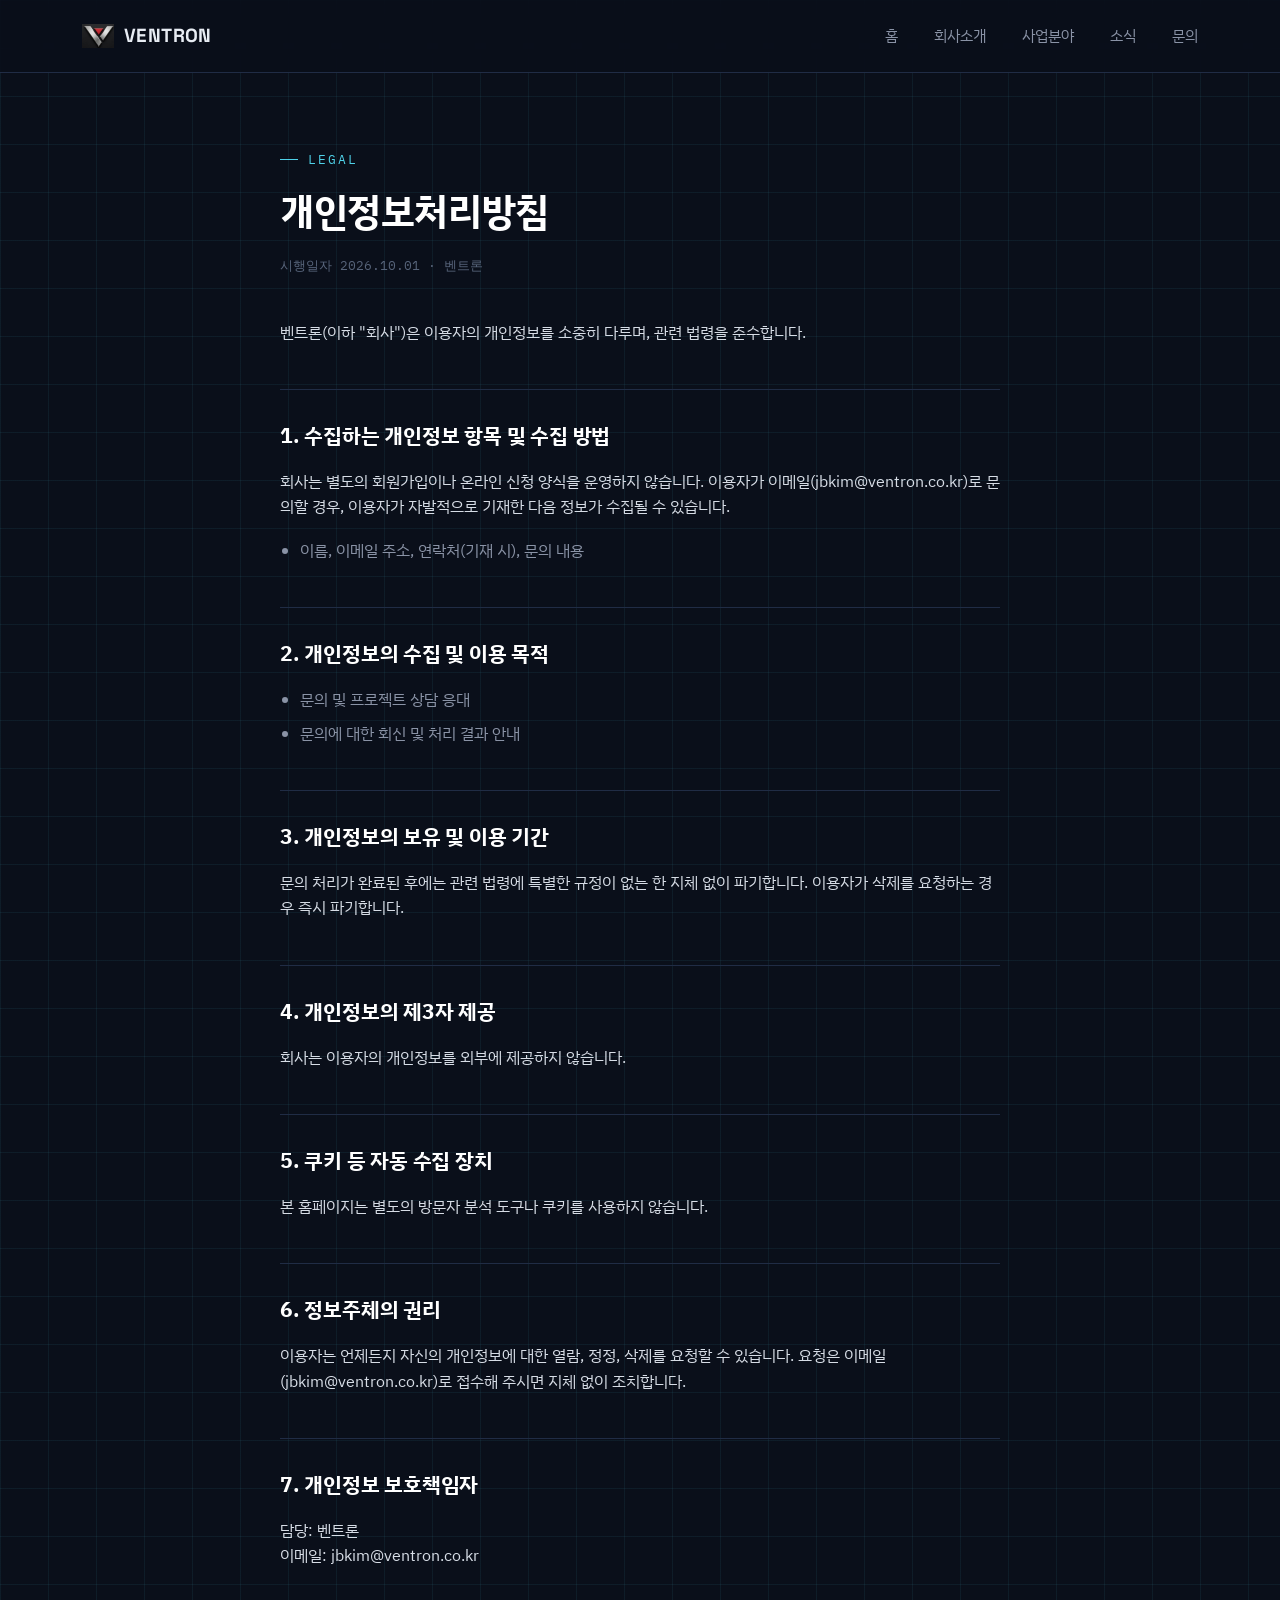
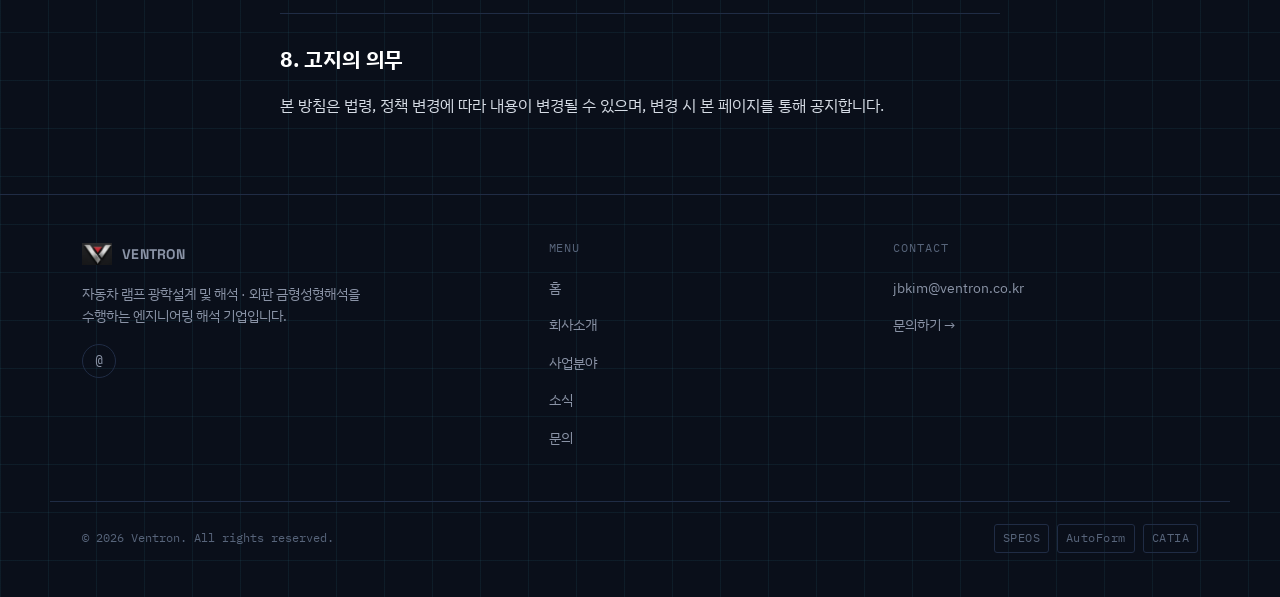
==== privacy/index.html @ 0a5244b5 "Add files via upload" ====
<!DOCTYPE html>
<html lang="ko">
<head>
<meta charset="UTF-8">
<meta name="viewport" content="width=device-width, initial-scale=1.0">
<title>개인정보처리방침 | 벤트론 Ventron</title>
<meta name="description" content="벤트론 개인정보처리방침">
<link rel="stylesheet" href="../style.css">
</head>
<body>

<header class="site">
  <div class="nav">
    <a href="../index.html" class="logo"><img src="../img/logo-icon.jpg" alt="Ventron 로고" class="mark-icon">VENTRON</a>
    <button class="navtoggle" aria-label="메뉴 열기" onclick="this.classList.toggle('open');document.querySelector('.navlinks').classList.toggle('open');document.body.classList.toggle('menu-lock');window.scrollTo(0,0)">
      <span></span><span></span><span></span>
    </button>
    <div class="navlinks">
      <a href="../index.html">홈</a>
      <a href="../about.html">회사소개</a>
      <a href="../business.html">사업분야</a>
      <a href="../insights.html">소식</a>
      <a href="../contact.html">문의</a>
    </div>
  </div>
</header>

<main>
  <div class="wrap" style="padding: 76px 0 0;">
    <div class="article">
      <span class="eyebrow">LEGAL</span>
      <h1>개인정보처리방침</h1>
      <p class="postmeta">시행일자 2026.10.01 · 벤트론</p>

      <div class="body">
        <p>벤트론(이하 "회사")은 이용자의 개인정보를 소중히 다루며, 관련 법령을 준수합니다.</p>

        <h2>1. 수집하는 개인정보 항목 및 수집 방법</h2>
        <p>회사는 별도의 회원가입이나 온라인 신청 양식을 운영하지 않습니다. 이용자가 이메일(jbkim@ventron.co.kr)로 문의할 경우, 이용자가 자발적으로 기재한 다음 정보가 수집될 수 있습니다.</p>
        <ul>
          <li>이름, 이메일 주소, 연락처(기재 시), 문의 내용</li>
        </ul>

        <h2>2. 개인정보의 수집 및 이용 목적</h2>
        <ul>
          <li>문의 및 프로젝트 상담 응대</li>
          <li>문의에 대한 회신 및 처리 결과 안내</li>
        </ul>

        <h2>3. 개인정보의 보유 및 이용 기간</h2>
        <p>문의 처리가 완료된 후에는 관련 법령에 특별한 규정이 없는 한 지체 없이 파기합니다. 이용자가 삭제를 요청하는 경우 즉시 파기합니다.</p>

        <h2>4. 개인정보의 제3자 제공</h2>
        <p>회사는 이용자의 개인정보를 외부에 제공하지 않습니다.</p>

        <h2>5. 쿠키 등 자동 수집 장치</h2>
        <p>본 홈페이지는 별도의 방문자 분석 도구나 쿠키를 사용하지 않습니다.</p>

        <h2>6. 정보주체의 권리</h2>
        <p>이용자는 언제든지 자신의 개인정보에 대한 열람, 정정, 삭제를 요청할 수 있습니다. 요청은 이메일(jbkim@ventron.co.kr)로 접수해 주시면 지체 없이 조치합니다.</p>

        <h2>7. 개인정보 보호책임자</h2>
        <p>담당: 벤트론<br>이메일: jbkim@ventron.co.kr</p>

        <h2>8. 고지의 의무</h2>
        <p>본 방침은 법령, 정책 변경에 따라 내용이 변경될 수 있으며, 변경 시 본 페이지를 통해 공지합니다.</p>
      </div>
    </div>
  </div>
</main>

<footer class="site" style="margin-top: 76px;">
  <div class="wrap footupper">
    <div class="footcol">
      <a href="../index.html" class="logo"><img src="../img/logo-icon.jpg" alt="Ventron 로고" class="mark-icon">VENTRON</a>
      <p class="brandline">자동차 램프 광학설계 및 해석 · 외판 금형성형해석을 수행하는 엔지니어링 해석 기업입니다.</p>
      <div class="footsocial" style="margin-top:16px;">
        <a href="mailto:jbkim@ventron.co.kr" aria-label="이메일">@</a>
      </div>
    </div>
    <div class="footcol">
      <span class="tag">MENU</span>
      <ul>
        <li><a href="../index.html">홈</a></li>
        <li><a href="../about.html">회사소개</a></li>
        <li><a href="../business.html">사업분야</a></li>
        <li><a href="../insights.html">소식</a></li>
        <li><a href="../contact.html">문의</a></li>
      </ul>
    </div>
    <div class="footcol">
      <span class="tag">CONTACT</span>
      <ul>
        <li><a href="mailto:jbkim@ventron.co.kr">jbkim@ventron.co.kr</a></li>
        <li><a href="../contact.html">문의하기 →</a></li>
      </ul>
    </div>
  </div>
  <div class="wrap footbottom">
    <span>© 2026 Ventron. All rights reserved.</span>
    <div class="toolbadges">
      <span>SPEOS</span><span>AutoForm</span><span>CATIA</span>
    </div>
  </div>
</footer>

<script src="../script.js" defer></script>

</body>
</html>
---- style.css ----
/* ==========================================================================
   VENTRON — Design tokens
   Palette: near-black blueprint navy, steel grays, amber (light/optics),
   cyan (forming/CAE, blueprint line color)
   Type: Space Grotesk (technical/EN accents) + IBM Plex Sans KR (body/KR)
          + IBM Plex Mono (labels, coordinates, data)
   ========================================================================== */

@import url('https://fonts.googleapis.com/css2?family=Space+Grotesk:wght@400;500;600;700&family=IBM+Plex+Sans+KR:wght@400;500;600;700&family=IBM+Plex+Mono:wght@400;500&display=swap');

:root{
  --bg: #0a0f1a;
  --bg-panel: #10182a;
  --bg-panel-2: #141f36;
  --grid-line: rgba(79, 209, 232, 0.07);
  --grid-line-strong: rgba(79, 209, 232, 0.16);
  --border: #202c45;
  --text: #e7ecf3;
  --text-dim: #8a93a6;
  --text-faint: #57647a;
  --accent-amber: #f2b84b;
  --accent-amber-dim: rgba(242, 184, 75, 0.16);
  --accent-cyan: #4fd1e8;
  --accent-cyan-dim: rgba(79, 209, 232, 0.14);

  --font-display: 'Space Grotesk', sans-serif;
  --font-body: 'IBM Plex Sans KR', sans-serif;
  --font-mono: 'IBM Plex Mono', monospace;

  --maxw: 1180px;
}

*, *::before, *::after{ box-sizing: border-box; }
html{ scroll-behavior: smooth; }

body{
  margin: 0;
  background: var(--bg);
  color: var(--text);
  font-family: var(--font-body);
  font-size: 16px;
  line-height: 1.65;
  -webkit-font-smoothing: antialiased;
  background-image:
    linear-gradient(var(--grid-line) 1px, transparent 1px),
    linear-gradient(90deg, var(--grid-line) 1px, transparent 1px);
  background-size: 48px 48px;
}

@media (prefers-reduced-motion: reduce){
  *{ animation-duration: 0.01ms !important; animation-iteration-count: 1 !important; transition-duration: 0.01ms !important; scroll-behavior: auto !important; }
}

a{ color: inherit; text-decoration: none; }
img{ max-width: 100%; display:block; }

h1, h2, h3{
  font-family: var(--font-body);
  font-weight: 700;
  letter-spacing: -0.01em;
  margin: 0;
  color: #fff;
}

.eyebrow{
  font-family: var(--font-mono);
  font-size: 12.5px;
  letter-spacing: 0.16em;
  text-transform: uppercase;
  color: var(--accent-cyan);
  display: flex;
  align-items: center;
  gap: 10px;
}
.eyebrow::before{
  content: '';
  width: 18px;
  height: 1px;
  background: var(--accent-cyan);
  display: inline-block;
}

.wrap{
  max-width: var(--maxw);
  margin: 0 auto;
  padding: 0 32px;
}

:focus-visible{
  outline: 2px solid var(--accent-cyan);
  outline-offset: 3px;
}

/* ---------- Header / Nav ---------- */
header.site{
  position: sticky;
  top: 0;
  z-index: 50;
  background: rgba(10, 15, 26, 0.86);
  backdrop-filter: blur(10px);
  border-bottom: 1px solid var(--border);
}
.nav{
  max-width: var(--maxw);
  margin: 0 auto;
  padding: 20px 32px;
  display: flex;
  align-items: center;
  justify-content: space-between;
}
.logo{
  font-family: var(--font-display);
  font-weight: 700;
  font-size: 19px;
  letter-spacing: 0.02em;
  display: flex;
  align-items: center;
  gap: 10px;
}
.logo img.mark-icon{
  height: 32px;
  width: 32px;
  object-fit: contain;
  border-radius: 3px;
}
.logo .mark{
  color: var(--accent-amber);
  font-family: var(--font-mono);
  font-size: 13px;
}
footer .logo img.mark-icon{ height: 30px; width: 30px; }
.navlinks{
  display: flex;
  gap: 36px;
  font-size: 14.5px;
  color: var(--text-dim);
}
.navlinks a{
  position: relative;
  padding: 4px 0;
  transition: color 0.2s ease;
}
.navlinks a:hover{ color: var(--text); }
.navlinks a.active{ color: var(--text); }
.navlinks a.active::after{
  content: '';
  position: absolute;
  left: 0; right: 0; bottom: -6px;
  height: 2px;
  background: var(--accent-amber);
}
.navtoggle{ display:none; }

/* transparent nav variant for full-bleed hero pages */
header.site.transparent{
  position: fixed;
  top: 0; left: 0; right: 0;
  background: transparent;
  border-bottom: 1px solid transparent;
  transition: background 0.3s ease, border-color 0.3s ease;
}
header.site.transparent.scrolled{
  background: rgba(10, 15, 26, 0.9);
  border-bottom: 1px solid var(--border);
}
header.site.transparent .logo,
header.site.transparent .navlinks a{
  text-shadow: 0 1px 12px rgba(0,0,0,0.5);
}

@media (max-width: 720px){
  .navlinks{
    position: fixed !important;
    inset: 0 !important;
    z-index: 99999 !important;
    background: #070c16 !important;
    flex-direction: column;
    align-items: center;
    justify-content: flex-start;
    gap: 0;
    padding: 110px 32px 40px;
    display: none;
    opacity: 0;
    overflow-y: auto;
    -webkit-overflow-scrolling: touch;
    transition: opacity 0.2s ease;
  }
  .navlinks.open{ display: flex !important; opacity: 1 !important; }
  .navlinks a{
    padding: 16px 0;
    border-bottom: 1px solid var(--border);
    width: 100%;
    max-width: 280px;
    text-align: center;
    font-size: 17px;
    color: var(--text);
    flex-shrink: 0;
  }
  .navlinks a:last-child{ border-bottom: none; }
  .navtoggle{
    display: flex;
    flex-direction: column;
    gap: 5px;
    background: none;
    border: none;
    cursor: pointer;
    padding: 6px;
    position: relative;
    z-index: 100000;
  }
  .navtoggle span{
    width: 22px; height: 2px; background: var(--text);
    transition: transform 0.2s ease, opacity 0.2s ease;
  }
  .navtoggle.open span:nth-child(1){ transform: translateY(7px) rotate(45deg); }
  .navtoggle.open span:nth-child(2){ opacity: 0; }
  .navtoggle.open span:nth-child(3){ transform: translateY(-7px) rotate(-45deg); }
}
body.menu-lock{ overflow: hidden; height: 100vh; }

/* ---------- Buttons ---------- */
.btn{
  display: inline-flex;
  align-items: center;
  gap: 10px;
  font-family: var(--font-mono);
  font-size: 13.5px;
  letter-spacing: 0.02em;
  padding: 13px 22px;
  border-radius: 3px;
  border: 1px solid var(--border);
  transition: border-color 0.2s ease, background 0.2s ease, transform 0.2s ease;
}
.btn-primary{
  background: var(--accent-amber);
  color: #171008;
  border-color: var(--accent-amber);
  font-weight: 500;
}
.btn-primary:hover{ transform: translateY(-1px); background: #ffc766; }
.btn-ghost{ color: var(--text); }
.btn-ghost:hover{ border-color: var(--accent-cyan); color: var(--accent-cyan); }
.btn-arrow{ transition: transform 0.2s ease; }
.btn:hover .btn-arrow{ transform: translateX(3px); }

/* ---------- Page header (non-home) ---------- */
.pagehead{
  padding: 76px 0 56px;
  border-bottom: 1px solid var(--border);
}
.pagehead h1{
  font-size: clamp(32px, 4.5vw, 46px);
  margin-top: 18px;
}
.pagehead p{
  color: var(--text-dim);
  max-width: 620px;
  margin-top: 16px;
  font-size: 16px;
}

section{ padding: 88px 0; }
section.tight{ padding: 56px 0; }
section + section{ border-top: 1px solid var(--border); }

/* ---------- Footer ---------- */
footer.site{
  border-top: 1px solid var(--border);
  padding: 44px 0;
  margin-top: 40px;
}
.footgrid{
  display: flex;
  justify-content: space-between;
  align-items: flex-start;
  flex-wrap: wrap;
  gap: 24px;
}
.footgrid > div:first-child{
  display: flex;
  flex-direction: column;
  gap: 14px;
}
.footgrid .logo{ font-size: 16px; }
.footmeta{
  font-family: var(--font-mono);
  font-size: 12.5px;
  color: var(--text-faint);
  text-align: right;
  line-height: 1.9;
}
.footmeta a:hover{ color: var(--accent-cyan); }

/* ---------- Utility ---------- */
.grid-2{ display: grid; grid-template-columns: 1fr 1fr; gap: 56px; }
.grid-3{ display: grid; grid-template-columns: repeat(3, 1fr); gap: 28px; }
@media (max-width: 860px){
  .grid-2{ grid-template-columns: 1fr; gap: 40px; }
  .grid-3{ grid-template-columns: 1fr; }
}

.card{
  background: var(--bg-panel);
  border: 1px solid var(--border);
  border-radius: 4px;
  padding: 32px;
}

.tag{
  font-family: var(--font-mono);
  font-size: 11.5px;
  letter-spacing: 0.08em;
  text-transform: uppercase;
  color: var(--text-faint);
}

/* ---------- Full-bleed hero (il.co.kr-style) ---------- */
.megahero{
  min-height: 100svh;
  display: flex;
  flex-direction: column;
  justify-content: center;
  position: relative;
  padding: 140px 0 100px;
  overflow: hidden;
}
.megahero::before{
  content: '';
  position: absolute;
  inset: 0;
  background:
    radial-gradient(ellipse 900px 500px at 78% 32%, rgba(79,209,232,0.10), transparent 60%),
    radial-gradient(ellipse 700px 500px at 12% 78%, rgba(242,184,75,0.07), transparent 60%);
  pointer-events: none;
}
.megahero .eyebrow{ margin-bottom: 26px; }
.megahero h1{
  font-size: clamp(40px, 7vw, 84px);
  line-height: 1.12;
  letter-spacing: -0.015em;
  max-width: 920px;
}
.megahero h1 em{ font-style: normal; color: var(--accent-cyan); }
.megahero p.sub{
  color: var(--text-dim);
  font-size: 18px;
  max-width: 520px;
  margin-top: 28px;
}
.megahero .ctas{ margin-top: 40px; display: flex; gap: 12px; flex-wrap: wrap; }
.scrollcue{
  position: absolute;
  bottom: 40px; left: 32px;
  display: flex;
  align-items: center;
  gap: 10px;
  font-family: var(--font-mono);
  font-size: 11px;
  color: var(--text-faint);
  letter-spacing: 0.1em;
}
.scrollcue .line{
  width: 1px; height: 34px;
  background: linear-gradient(var(--text-faint), transparent);
  animation: scrollLine 2s ease-in-out infinite;
}
@keyframes scrollLine{ 0%,100%{ opacity: 0.3; } 50%{ opacity: 1; } }

/* horizontal capability showcase */
.showcase{
  display: grid;
  grid-template-columns: repeat(4, 1fr);
  gap: 1px;
  background: var(--border);
  border-top: 1px solid var(--border);
  border-bottom: 1px solid var(--border);
}
@media (max-width: 900px){ .showcase{ grid-template-columns: repeat(2, 1fr); } }
@media (max-width: 560px){ .showcase{ grid-template-columns: 1fr; } }
.showcard{
  background: var(--bg);
  padding: 44px 30px;
  min-height: 220px;
  display: flex;
  flex-direction: column;
  justify-content: space-between;
  transition: background 0.25s ease;
}
.showcard:hover{ background: var(--bg-panel); }
.showcard .num{ font-family: var(--font-mono); font-size: 12px; color: var(--text-faint); }
.showcard h3{ font-size: 18px; margin-top: 40px; line-height: 1.4; }
.showcard p{ font-size: 13.5px; color: var(--text-dim); margin: 10px 0 0; }

/* mission statement band */
.statement{
  padding: 120px 0;
  text-align: center;
}
.statement .eyebrow{ justify-content: center; }
.statement h2{
  font-size: clamp(26px, 3.6vw, 40px);
  line-height: 1.6;
  max-width: 760px;
  margin: 24px auto 0;
}
.statement h2 strong{ color: var(--accent-amber); font-weight: 700; }

/* news strip (home) */
.newsstrip .postrow{ grid-template-columns: 110px 1fr auto; }

/* footer social row */
.footsocial{
  display: flex;
  gap: 12px;
  margin-top: 4px;
}
.footsocial a{
  width: 34px; height: 34px;
  border: 1px solid var(--border);
  border-radius: 50%;
  display: flex;
  align-items: center;
  justify-content: center;
  font-family: var(--font-mono);
  font-size: 12px;
  color: var(--text-dim);
  transition: border-color 0.2s ease, color 0.2s ease;
}
.footsocial a:hover{ border-color: var(--accent-cyan); color: var(--accent-cyan); }

/* ---------- Expanded footer ---------- */
.footupper{
  display: grid;
  grid-template-columns: 1.4fr 1fr 1fr;
  gap: 40px;
  padding-bottom: 40px;
}
@media (max-width: 720px){
  .footupper{ grid-template-columns: 1fr; gap: 32px; }
}
.footupper .brandline{ color: var(--text-dim); font-size: 13.5px; margin-top: 14px; max-width: 280px; }
.footcol .tag{ margin-bottom: 16px; display: block; }
.footcol ul{ list-style: none; margin: 0; padding: 0; }
.footcol li{ margin-bottom: 11px; }
.footcol a{
  color: var(--text-dim);
  font-size: 14px;
  transition: color 0.2s ease;
}
.footcol a:hover{ color: var(--accent-cyan); }
.footbottom{
  border-top: 1px solid var(--border);
  padding-top: 22px;
  display: flex;
  justify-content: space-between;
  align-items: center;
  flex-wrap: wrap;
  gap: 12px;
  font-family: var(--font-mono);
  font-size: 11.5px;
  color: var(--text-faint);
}
.footbottom .toolbadges{ display: flex; gap: 8px; flex-wrap: wrap; }
.footbottom .toolbadges span{
  border: 1px solid var(--border);
  border-radius: 3px;
  padding: 4px 8px;
  letter-spacing: 0.04em;
}

/* ---------- Scroll reveal ---------- */
.reveal{
  opacity: 0;
  transform: translateY(26px);
  transition: opacity 0.7s cubic-bezier(.2,.7,.2,1), transform 0.7s cubic-bezier(.2,.7,.2,1);
}
.reveal.visible{ opacity: 1; transform: none; }
@media (prefers-reduced-motion: reduce){
  .reveal{ opacity: 1; transform: none; transition: none; }
}

/* stagger helpers for grouped reveals */
.showcase .showcard:nth-child(1){ transition-delay: 0s; }
.showcase .showcard:nth-child(2){ transition-delay: 0.08s; }
.showcase .showcard:nth-child(3){ transition-delay: 0.16s; }
.showcase .showcard:nth-child(4){ transition-delay: 0.24s; }
.capslist .capitem:nth-child(1){ transition-delay: 0s; }
.capslist .capitem:nth-child(2){ transition-delay: 0.08s; }
.capslist .capitem:nth-child(3){ transition-delay: 0.16s; }
.capslist .capitem:nth-child(4){ transition-delay: 0.24s; }

/* ---------- Tech marquee ticker ---------- */
.marquee{
  border-top: 1px solid var(--border);
  border-bottom: 1px solid var(--border);
  overflow: hidden;
  padding: 18px 0;
  background: var(--bg-panel);
}
.marquee .track{
  display: flex;
  width: max-content;
  gap: 0;
  animation: marqueeScroll 26s linear infinite;
}
.marquee .track span{
  font-family: var(--font-mono);
  font-size: 12.5px;
  letter-spacing: 0.14em;
  color: var(--text-faint);
  white-space: nowrap;
  padding: 0 28px;
  display: flex;
  align-items: center;
  gap: 28px;
}
.marquee .track span::after{
  content: '◆';
  color: var(--accent-cyan);
  font-size: 8px;
}
@keyframes marqueeScroll{
  from{ transform: translateX(0); }
  to{ transform: translateX(-50%); }
}
@media (prefers-reduced-motion: reduce){
  .marquee .track{ animation: none; }
}

/* ---------- Process line (business page) ---------- */
.proc{ list-style: none; margin: 0; padding: 0; position: relative; }
.proc li{
  display: grid;
  grid-template-columns: 40px 1fr;
  gap: 18px;
  padding: 0 0 28px;
  position: relative;
}
.proc li:last-child{ padding-bottom: 0; }
.proc .step{
  font-family: var(--font-mono);
  font-size: 11px;
  color: var(--bg);
  background: var(--accent-cyan);
  width: 40px; height: 40px;
  border-radius: 50%;
  display: flex;
  align-items: center;
  justify-content: center;
  position: relative;
  z-index: 1;
  flex-shrink: 0;
}
.proc li:not(:last-child)::before{
  content: '';
  position: absolute;
  left: 19px; top: 40px;
  width: 1px;
  height: calc(100% - 40px);
  background: var(--border);
}
.proc .stepname{ color: var(--text); font-weight: 500; margin-bottom: 4px; padding-top: 8px; }
.proc .stepdesc{ color: var(--text-dim); font-size: 13.5px; }

/* ---------- Logo intro sequence (loader style) ---------- */
.introOverlay{
  position: fixed;
  inset: 0;
  z-index: 999;
  background: #060a12;
  display: flex;
  align-items: center;
  justify-content: center;
  cursor: pointer;
}
.introOverlay.introDone{
  animation: introOut 0.8s ease forwards;
}
.introOverlay .introLogoWrap{
  display: flex;
  flex-direction: column;
  align-items: center;
  width: min(70vw, 420px);
}
.introOverlay .introLogoWrap img{
  width: min(50vw, 260px);
  opacity: 0;
  animation: logoFadeIn 0.8s ease 0.1s forwards;
}
@keyframes logoFadeIn{ to{ opacity: 1; } }
.introOverlay .loaderRow{
  width: 100%;
  display: flex;
  align-items: center;
  gap: 14px;
  margin-top: 34px;
  opacity: 0;
  animation: logoFadeIn 0.6s ease 0.4s forwards;
}
.introOverlay .loaderBarTrack{
  flex: 1;
  height: 1px;
  background: var(--border);
  position: relative;
  overflow: hidden;
}
.introOverlay .loaderBarFill{
  position: absolute;
  left: 0; top: 0; bottom: 0;
  width: 0%;
  background: var(--accent-cyan);
  transition: width 0.1s linear;
}
.introOverlay .loaderPct{
  font-family: var(--font-mono);
  font-size: 12px;
  color: var(--text-faint);
  min-width: 34px;
  text-align: right;
}
.introOverlay .introTag{
  margin-top: 20px;
  text-align: center;
  font-family: var(--font-mono);
  font-size: 11px;
  letter-spacing: 0.25em;
  color: var(--text-faint);
  opacity: 0;
  animation: logoFadeIn 0.6s ease 0.6s forwards;
}
@keyframes introOut{
  to{ opacity: 0; visibility: hidden; pointer-events: none; }
}
body.intro-lock{ overflow: hidden; height: 100vh; }
@media (prefers-reduced-motion: reduce){
  .introOverlay img, .introOverlay .loaderRow, .introOverlay .introTag{ animation: none; opacity: 1; }
}

/* ---------- Insights / posts ---------- */
.postlist{
  display: flex;
  flex-direction: column;
  gap: 1px;
  background: var(--border);
  border: 1px solid var(--border);
  border-radius: 4px;
  overflow: hidden;
}
.postrow{
  background: var(--bg-panel);
  padding: 28px 32px;
  display: grid;
  grid-template-columns: 120px 1fr auto;
  gap: 24px;
  align-items: baseline;
  transition: background 0.2s ease;
}
.postrow:hover{ background: var(--bg-panel-2); }
.postrow .postdate{
  font-family: var(--font-mono);
  font-size: 12.5px;
  color: var(--text-faint);
}
.postrow .postmain h3{
  font-size: 17px;
  font-weight: 600;
  color: var(--text);
  margin-bottom: 6px;
}
.postrow .postmain p{
  font-size: 14px;
  color: var(--text-dim);
  margin: 0;
}
.postrow .postarrow{
  font-family: var(--font-mono);
  font-size: 13px;
  color: var(--accent-cyan);
  white-space: nowrap;
}
@media (max-width: 640px){
  .postrow{ grid-template-columns: 1fr; gap: 8px; }
  .postrow .postarrow{ display: none; }
}

/* article (single post) */
.article{
  max-width: 720px;
  margin: 0 auto;
}
.article .postmeta{
  font-family: var(--font-mono);
  font-size: 12.5px;
  color: var(--text-faint);
  margin-top: 18px;
}
.article h1{ font-size: clamp(28px, 4vw, 38px); line-height: 1.35; margin-top: 16px; }
.article .lead{ color: var(--text-dim); font-size: 16.5px; margin-top: 18px; }
.article .body{ margin-top: 44px; font-size: 15.5px; color: #d7dde6; }
.article .body h2{
  font-size: 21px;
  color: #fff;
  margin: 44px 0 16px;
  padding-top: 28px;
  border-top: 1px solid var(--border);
}
.article .body h2:first-child{ border-top: none; padding-top: 0; margin-top: 0; }
.article .body p{ margin: 0 0 18px; }
.article .body ul{ margin: 0 0 18px; padding-left: 20px; color: var(--text-dim); }
.article .body li{ margin-bottom: 8px; }
.article .body strong{ color: #fff; font-weight: 600; }
.article .backlink{
  display: inline-flex;
  align-items: center;
  gap: 8px;
  font-family: var(--font-mono);
  font-size: 13px;
  color: var(--text-dim);
  margin-bottom: 8px;
}
.article .backlink:hover{ color: var(--accent-cyan); }
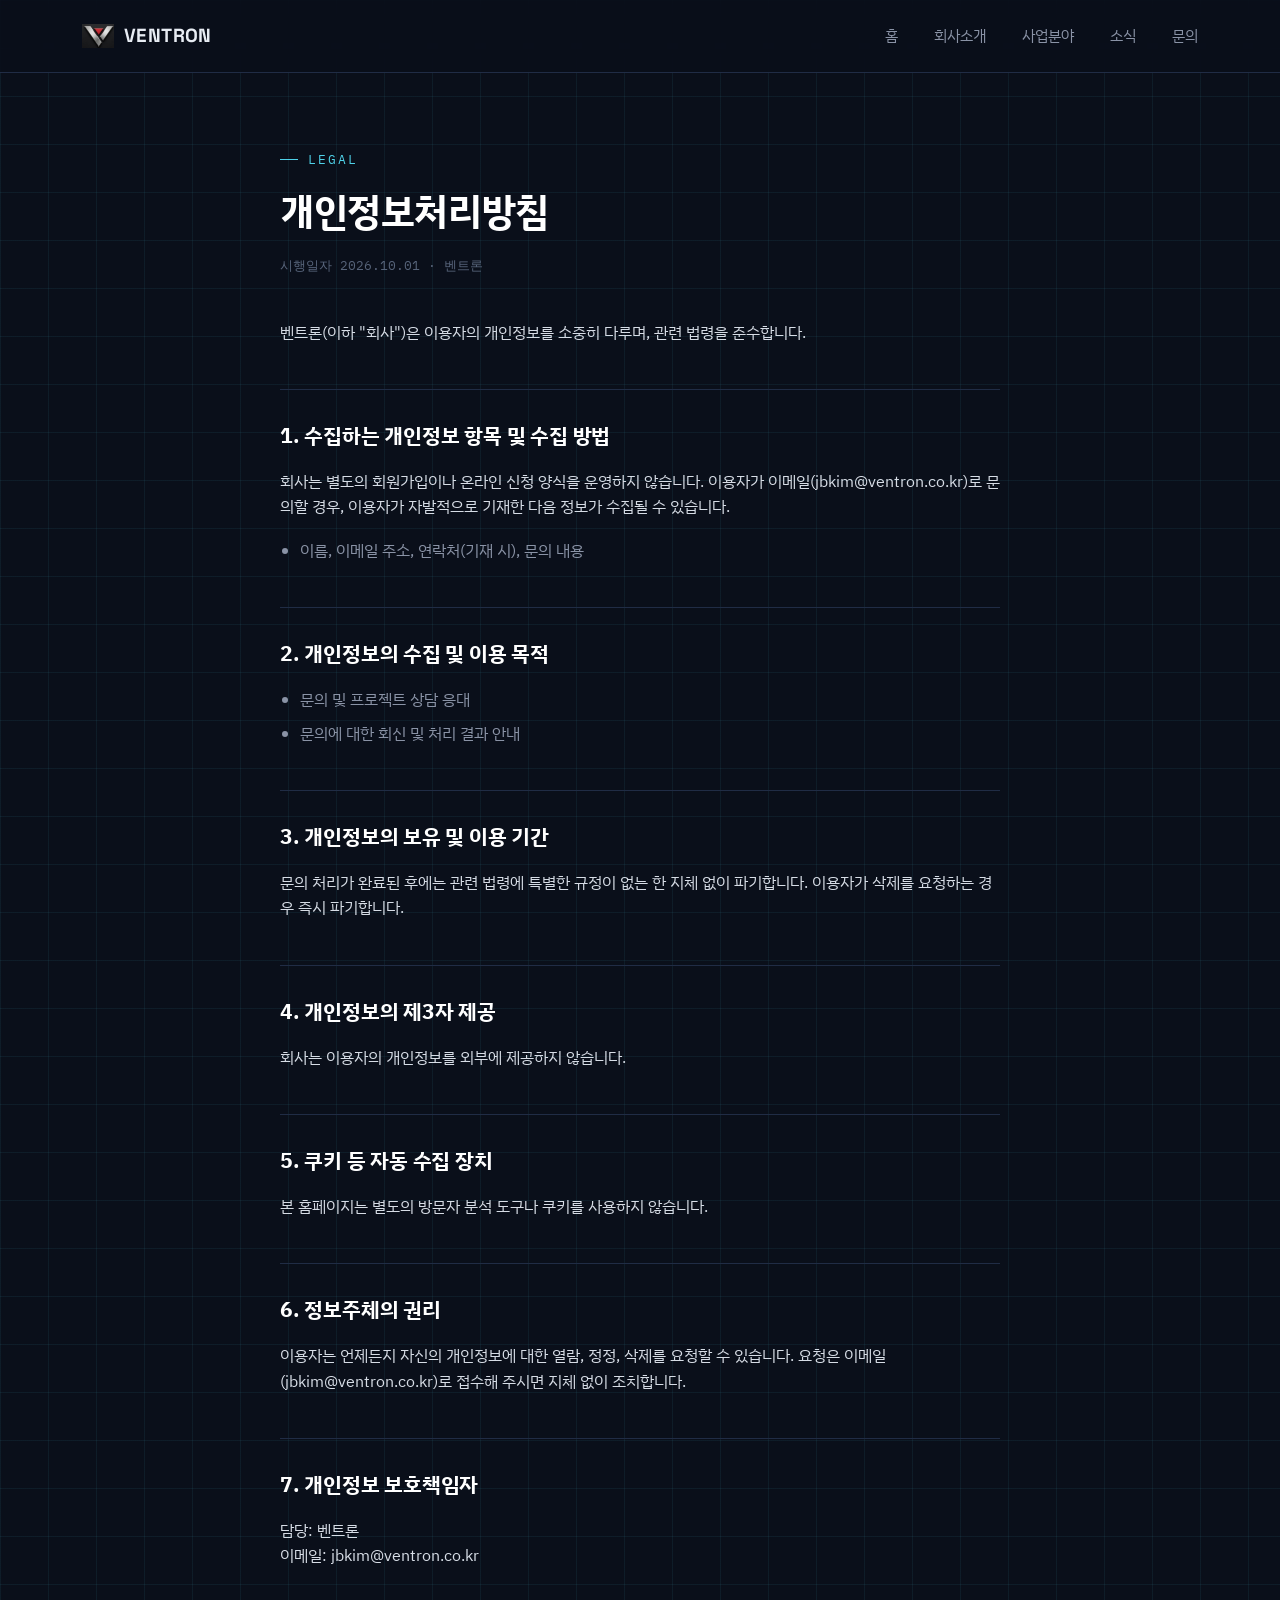
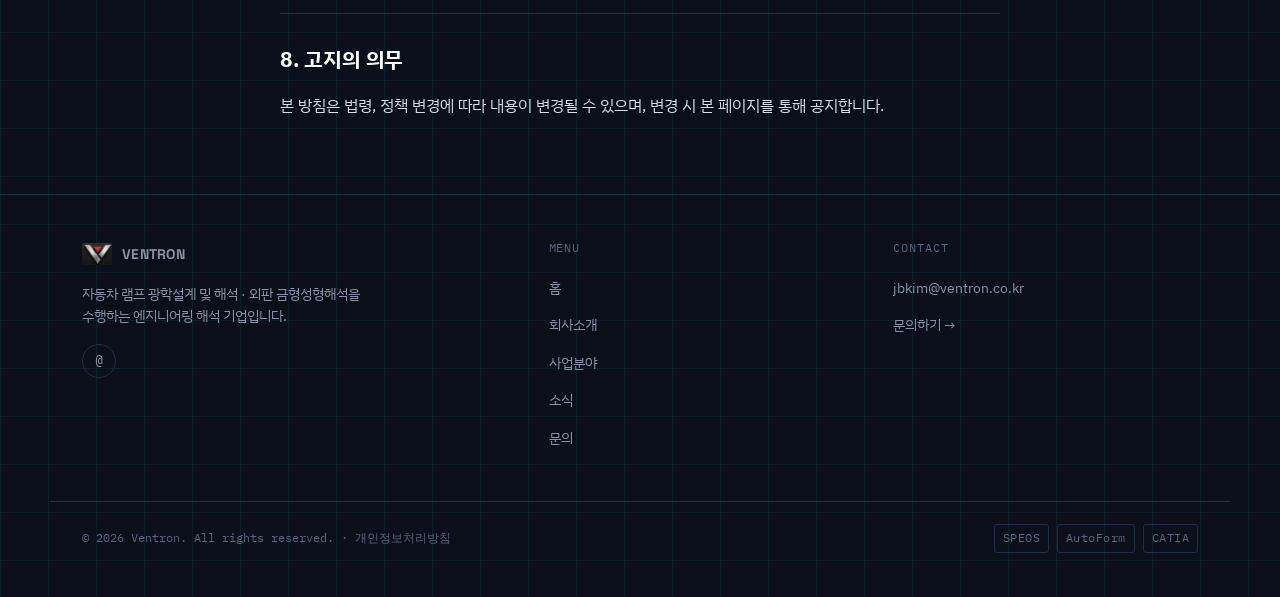
==== commit 05048f99: "Add files via upload" ====
--- a/privacy/index.html
+++ b/privacy/index.html
@@ -97,7 +97,7 @@
     </div>
   </div>
   <div class="wrap footbottom">
-    <span>© 2026 Ventron. All rights reserved.</span>
+    <span>© 2026 Ventron. All rights reserved. · <a href="index.html">개인정보처리방침</a></span>
     <div class="toolbadges">
       <span>SPEOS</span><span>AutoForm</span><span>CATIA</span>
     </div>
--- a/style.css
+++ b/style.css
@@ -460,6 +460,8 @@
   font-size: 11.5px;
   color: var(--text-faint);
 }
+.footbottom a{ color: var(--text-faint); transition: color 0.2s ease; }
+.footbottom a:hover{ color: var(--accent-cyan); }
 .footbottom .toolbadges{ display: flex; gap: 8px; flex-wrap: wrap; }
 .footbottom .toolbadges span{
   border: 1px solid var(--border);
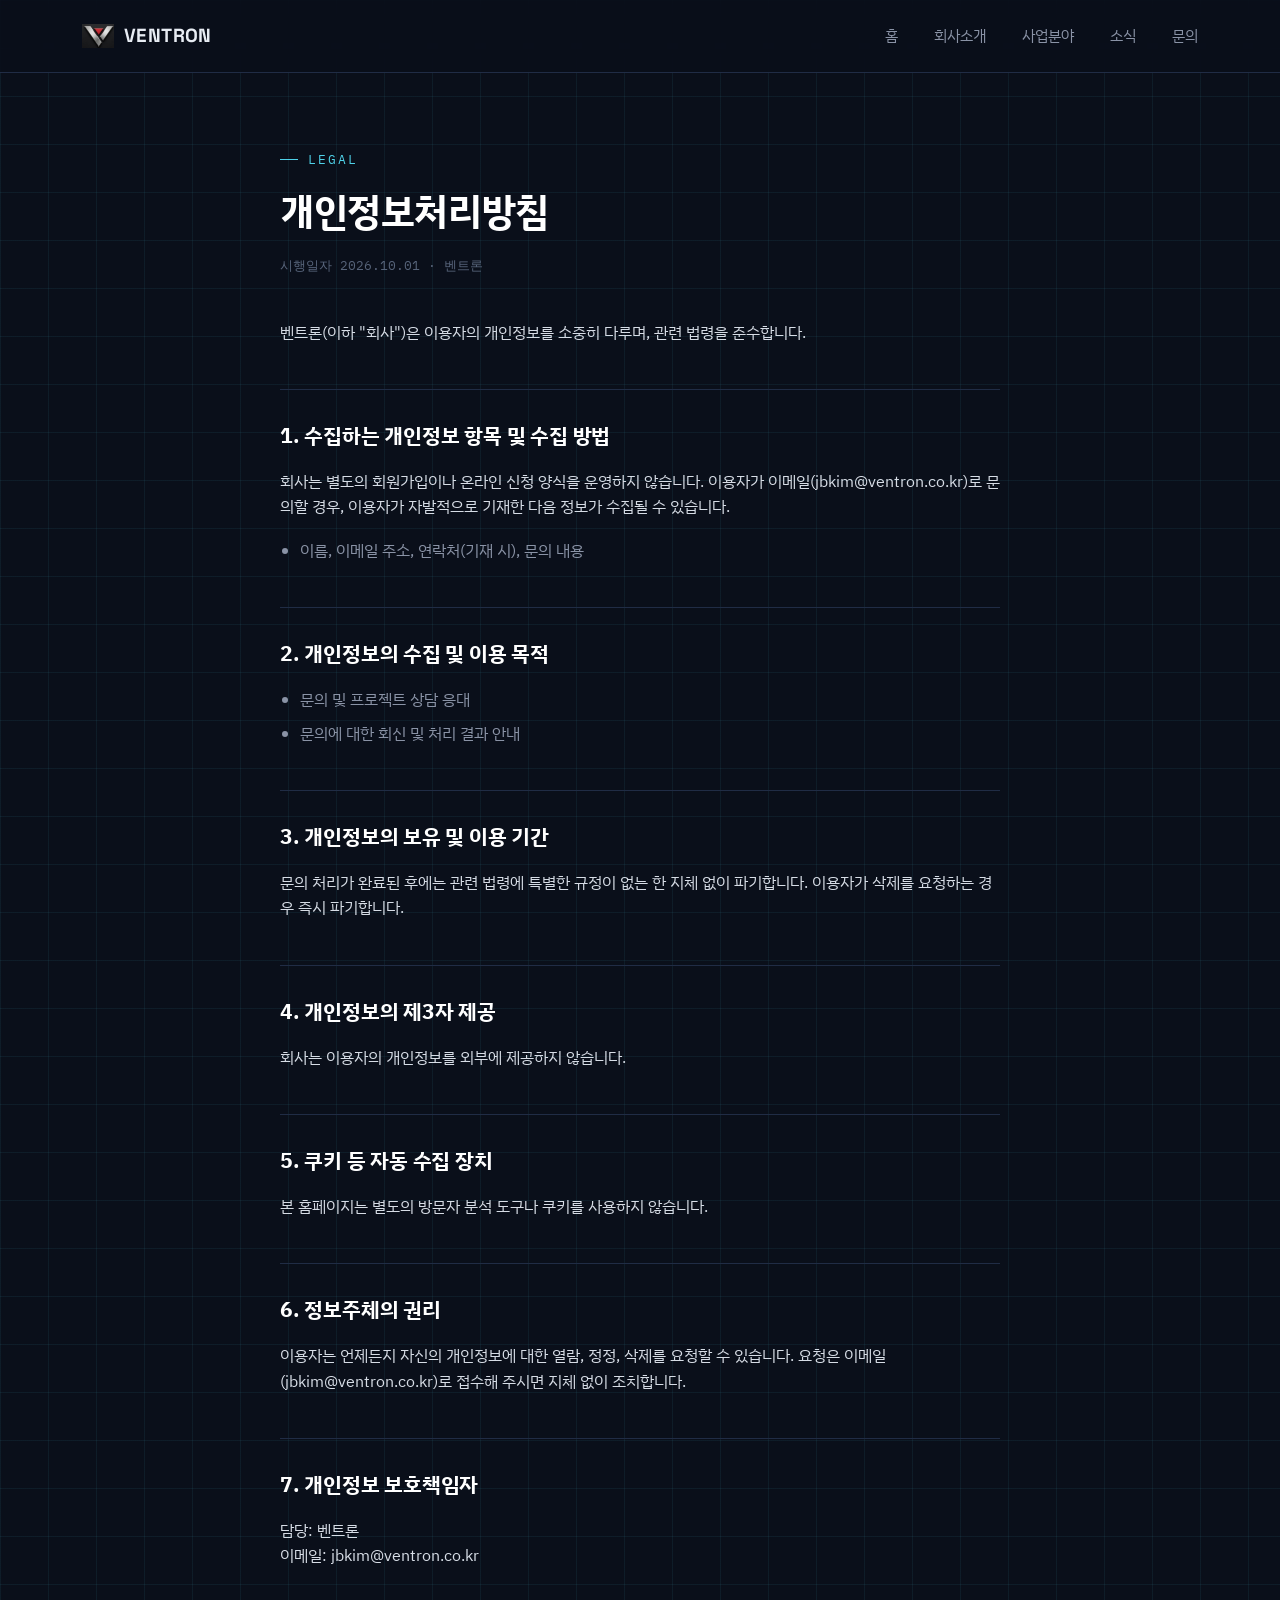
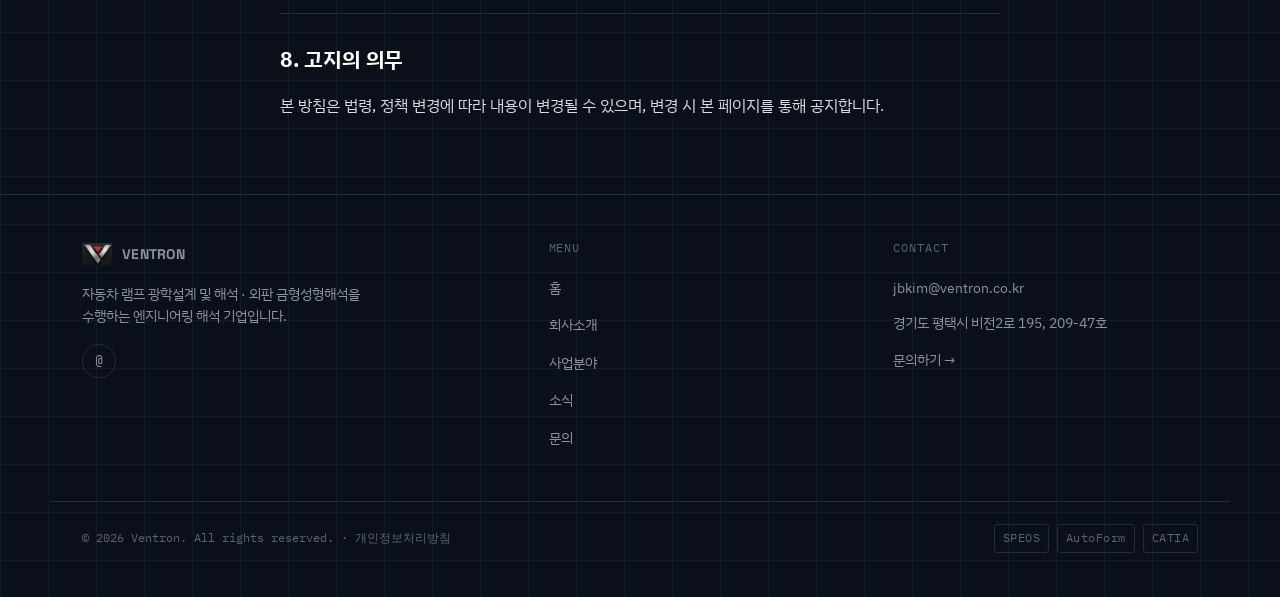
==== commit 2b16f485: "Add files via upload" ====
--- a/privacy/index.html
+++ b/privacy/index.html
@@ -92,6 +92,7 @@
       <span class="tag">CONTACT</span>
       <ul>
         <li><a href="mailto:jbkim@ventron.co.kr">jbkim@ventron.co.kr</a></li>
+        <li style="color:var(--text-dim); font-size:14px;">경기도 평택시 비전2로 195, 209-47호</li>
         <li><a href="../contact.html">문의하기 →</a></li>
       </ul>
     </div>
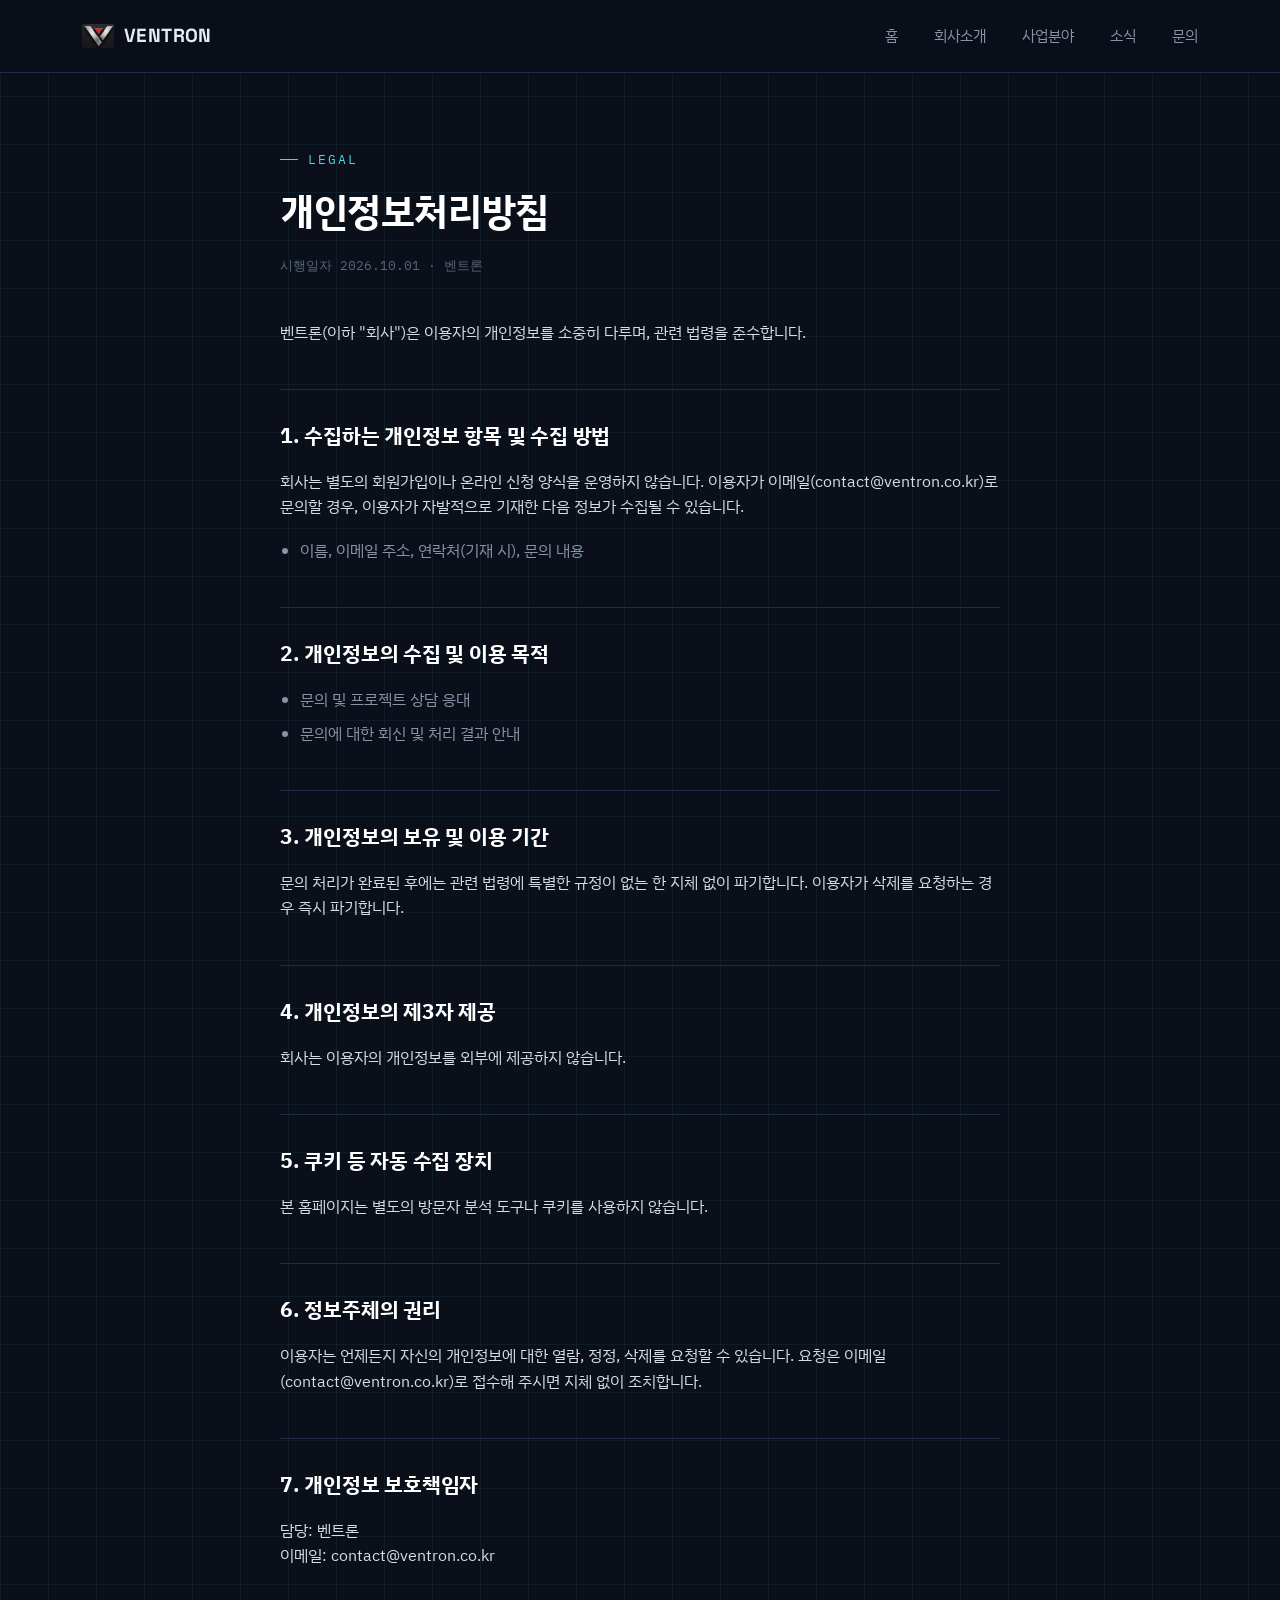
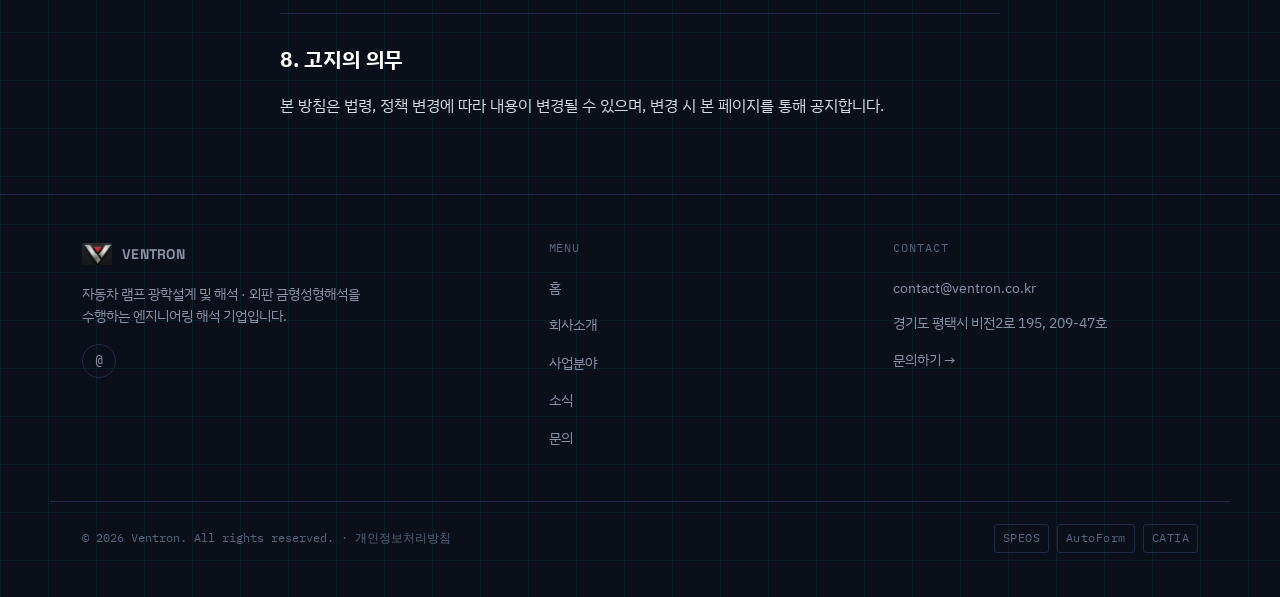
==== commit 59691ac1: "Add files via upload" ====
--- a/privacy/index.html
+++ b/privacy/index.html
@@ -36,7 +36,7 @@
         <p>벤트론(이하 "회사")은 이용자의 개인정보를 소중히 다루며, 관련 법령을 준수합니다.</p>
 
         <h2>1. 수집하는 개인정보 항목 및 수집 방법</h2>
-        <p>회사는 별도의 회원가입이나 온라인 신청 양식을 운영하지 않습니다. 이용자가 이메일(jbkim@ventron.co.kr)로 문의할 경우, 이용자가 자발적으로 기재한 다음 정보가 수집될 수 있습니다.</p>
+        <p>회사는 별도의 회원가입이나 온라인 신청 양식을 운영하지 않습니다. 이용자가 이메일(contact@ventron.co.kr)로 문의할 경우, 이용자가 자발적으로 기재한 다음 정보가 수집될 수 있습니다.</p>
         <ul>
           <li>이름, 이메일 주소, 연락처(기재 시), 문의 내용</li>
         </ul>
@@ -57,10 +57,10 @@
         <p>본 홈페이지는 별도의 방문자 분석 도구나 쿠키를 사용하지 않습니다.</p>
 
         <h2>6. 정보주체의 권리</h2>
-        <p>이용자는 언제든지 자신의 개인정보에 대한 열람, 정정, 삭제를 요청할 수 있습니다. 요청은 이메일(jbkim@ventron.co.kr)로 접수해 주시면 지체 없이 조치합니다.</p>
+        <p>이용자는 언제든지 자신의 개인정보에 대한 열람, 정정, 삭제를 요청할 수 있습니다. 요청은 이메일(contact@ventron.co.kr)로 접수해 주시면 지체 없이 조치합니다.</p>
 
         <h2>7. 개인정보 보호책임자</h2>
-        <p>담당: 벤트론<br>이메일: jbkim@ventron.co.kr</p>
+        <p>담당: 벤트론<br>이메일: contact@ventron.co.kr</p>
 
         <h2>8. 고지의 의무</h2>
         <p>본 방침은 법령, 정책 변경에 따라 내용이 변경될 수 있으며, 변경 시 본 페이지를 통해 공지합니다.</p>
@@ -75,7 +75,7 @@
       <a href="../index.html" class="logo"><img src="../img/logo-icon.jpg" alt="Ventron 로고" class="mark-icon">VENTRON</a>
       <p class="brandline">자동차 램프 광학설계 및 해석 · 외판 금형성형해석을 수행하는 엔지니어링 해석 기업입니다.</p>
       <div class="footsocial" style="margin-top:16px;">
-        <a href="mailto:jbkim@ventron.co.kr" aria-label="이메일">@</a>
+        <a href="mailto:contact@ventron.co.kr" aria-label="이메일">@</a>
       </div>
     </div>
     <div class="footcol">
@@ -91,7 +91,7 @@
     <div class="footcol">
       <span class="tag">CONTACT</span>
       <ul>
-        <li><a href="mailto:jbkim@ventron.co.kr">jbkim@ventron.co.kr</a></li>
+        <li><a href="mailto:contact@ventron.co.kr">contact@ventron.co.kr</a></li>
         <li style="color:var(--text-dim); font-size:14px;">경기도 평택시 비전2로 195, 209-47호</li>
         <li><a href="../contact.html">문의하기 →</a></li>
       </ul>
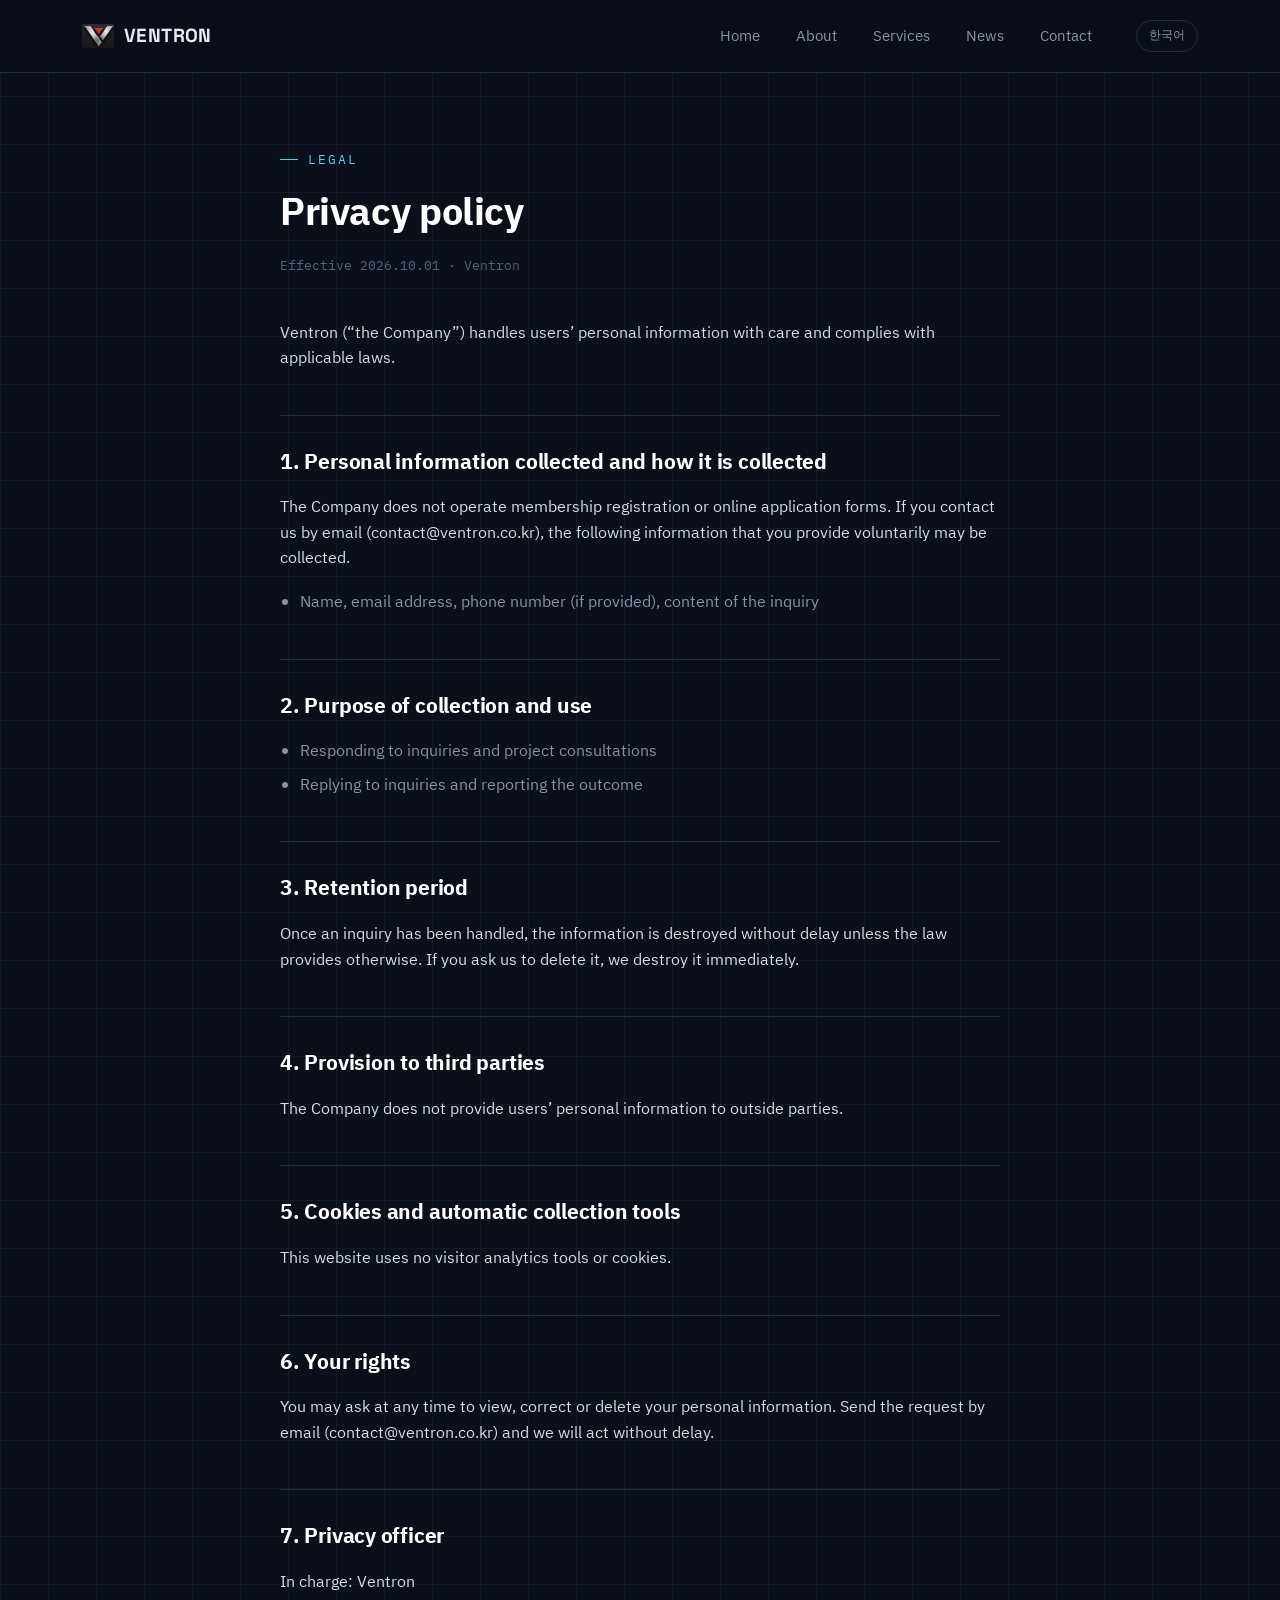
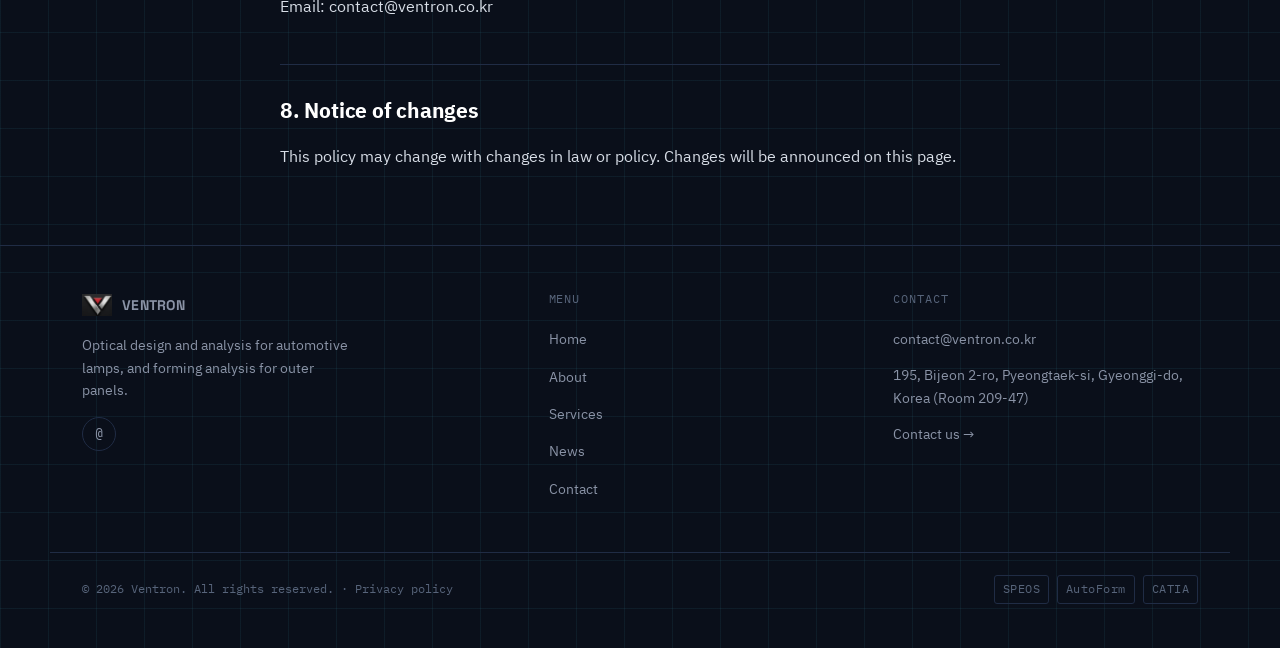
==== commit 1e4a503c: "Add files via upload" ====
--- a/privacy/index.html
+++ b/privacy/index.html
@@ -1,111 +1,98 @@
 <!DOCTYPE html>
-<html lang="ko">
+
+<html lang="en">
 <head>
-<meta charset="UTF-8">
-<meta name="viewport" content="width=device-width, initial-scale=1.0">
-<title>개인정보처리방침 | 벤트론 Ventron</title>
-<meta name="description" content="벤트론 개인정보처리방침">
-<link rel="stylesheet" href="../style.css">
+<meta charset="utf-8"/>
+<meta content="width=device-width, initial-scale=1.0" name="viewport"/>
+<title data-ko="개인정보처리방침 | 벤트론 Ventron">Privacy policy | Ventron</title>
+<meta content="Ventron privacy policy." data-ko-content="벤트론 개인정보처리방침" name="description"/>
+<link href="../style.css" rel="stylesheet"/>
 </head>
 <body>
-
 <header class="site">
-  <div class="nav">
-    <a href="../index.html" class="logo"><img src="../img/logo-icon.jpg" alt="Ventron 로고" class="mark-icon">VENTRON</a>
-    <button class="navtoggle" aria-label="메뉴 열기" onclick="this.classList.toggle('open');document.querySelector('.navlinks').classList.toggle('open');document.body.classList.toggle('menu-lock');window.scrollTo(0,0)">
-      <span></span><span></span><span></span>
-    </button>
-    <div class="navlinks">
-      <a href="../index.html">홈</a>
-      <a href="../about.html">회사소개</a>
-      <a href="../business.html">사업분야</a>
-      <a href="../insights.html">소식</a>
-      <a href="../contact.html">문의</a>
-    </div>
-  </div>
+<div class="nav">
+<a class="logo" href="../index.html"><img alt="Ventron logo" class="mark-icon" data-ko-alt="Ventron 로고" src="../img/logo-icon.jpg"/>VENTRON</a>
+<button aria-label="Open menu" class="navtoggle" data-ko-aria-label="메뉴 열기" onclick="this.classList.toggle('open');document.querySelector('.navlinks').classList.toggle('open');document.body.classList.toggle('menu-lock');window.scrollTo(0,0)">
+<span></span><span></span><span></span>
+</button>
+<div class="navlinks">
+<a data-ko="홈" href="../index.html">Home</a>
+<a data-ko="회사소개" href="../about.html">About</a>
+<a data-ko="사업분야" href="../business.html">Services</a>
+<a data-ko="소식" href="../insights.html">News</a>
+<a data-ko="문의" href="../contact.html">Contact</a>
+</div>
+</div>
 </header>
-
 <main>
-  <div class="wrap" style="padding: 76px 0 0;">
-    <div class="article">
-      <span class="eyebrow">LEGAL</span>
-      <h1>개인정보처리방침</h1>
-      <p class="postmeta">시행일자 2026.10.01 · 벤트론</p>
-
-      <div class="body">
-        <p>벤트론(이하 "회사")은 이용자의 개인정보를 소중히 다루며, 관련 법령을 준수합니다.</p>
-
-        <h2>1. 수집하는 개인정보 항목 및 수집 방법</h2>
-        <p>회사는 별도의 회원가입이나 온라인 신청 양식을 운영하지 않습니다. 이용자가 이메일(contact@ventron.co.kr)로 문의할 경우, 이용자가 자발적으로 기재한 다음 정보가 수집될 수 있습니다.</p>
-        <ul>
-          <li>이름, 이메일 주소, 연락처(기재 시), 문의 내용</li>
-        </ul>
-
-        <h2>2. 개인정보의 수집 및 이용 목적</h2>
-        <ul>
-          <li>문의 및 프로젝트 상담 응대</li>
-          <li>문의에 대한 회신 및 처리 결과 안내</li>
-        </ul>
-
-        <h2>3. 개인정보의 보유 및 이용 기간</h2>
-        <p>문의 처리가 완료된 후에는 관련 법령에 특별한 규정이 없는 한 지체 없이 파기합니다. 이용자가 삭제를 요청하는 경우 즉시 파기합니다.</p>
-
-        <h2>4. 개인정보의 제3자 제공</h2>
-        <p>회사는 이용자의 개인정보를 외부에 제공하지 않습니다.</p>
-
-        <h2>5. 쿠키 등 자동 수집 장치</h2>
-        <p>본 홈페이지는 별도의 방문자 분석 도구나 쿠키를 사용하지 않습니다.</p>
-
-        <h2>6. 정보주체의 권리</h2>
-        <p>이용자는 언제든지 자신의 개인정보에 대한 열람, 정정, 삭제를 요청할 수 있습니다. 요청은 이메일(contact@ventron.co.kr)로 접수해 주시면 지체 없이 조치합니다.</p>
-
-        <h2>7. 개인정보 보호책임자</h2>
-        <p>담당: 벤트론<br>이메일: contact@ventron.co.kr</p>
-
-        <h2>8. 고지의 의무</h2>
-        <p>본 방침은 법령, 정책 변경에 따라 내용이 변경될 수 있으며, 변경 시 본 페이지를 통해 공지합니다.</p>
-      </div>
-    </div>
-  </div>
+<div class="wrap" style="padding: 76px 0 0;">
+<div class="article">
+<span class="eyebrow">LEGAL</span>
+<h1 data-ko="개인정보처리방침">Privacy policy</h1>
+<p class="postmeta" data-ko="시행일자 2026.10.01 · 벤트론">Effective 2026.10.01 · Ventron</p>
+<div class="body">
+<p data-ko='벤트론(이하 "회사")은 이용자의 개인정보를 소중히 다루며, 관련 법령을 준수합니다.'>Ventron (“the Company”) handles users’ personal information with care and complies with applicable laws.</p>
+<h2 data-ko="1. 수집하는 개인정보 항목 및 수집 방법">1. Personal information collected and how it is collected</h2>
+<p data-ko="회사는 별도의 회원가입이나 온라인 신청 양식을 운영하지 않습니다. 이용자가 이메일(contact@ventron.co.kr)로 문의할 경우, 이용자가 자발적으로 기재한 다음 정보가 수집될 수 있습니다.">The Company does not operate membership registration or online application forms. If you contact us by email (contact@ventron.co.kr), the following information that you provide voluntarily may be collected.</p>
+<ul>
+<li data-ko="이름, 이메일 주소, 연락처(기재 시), 문의 내용">Name, email address, phone number (if provided), content of the inquiry</li>
+</ul>
+<h2 data-ko="2. 개인정보의 수집 및 이용 목적">2. Purpose of collection and use</h2>
+<ul>
+<li data-ko="문의 및 프로젝트 상담 응대">Responding to inquiries and project consultations</li>
+<li data-ko="문의에 대한 회신 및 처리 결과 안내">Replying to inquiries and reporting the outcome</li>
+</ul>
+<h2 data-ko="3. 개인정보의 보유 및 이용 기간">3. Retention period</h2>
+<p data-ko="문의 처리가 완료된 후에는 관련 법령에 특별한 규정이 없는 한 지체 없이 파기합니다. 이용자가 삭제를 요청하는 경우 즉시 파기합니다.">Once an inquiry has been handled, the information is destroyed without delay unless the law provides otherwise. If you ask us to delete it, we destroy it immediately.</p>
+<h2 data-ko="4. 개인정보의 제3자 제공">4. Provision to third parties</h2>
+<p data-ko="회사는 이용자의 개인정보를 외부에 제공하지 않습니다.">The Company does not provide users’ personal information to outside parties.</p>
+<h2 data-ko="5. 쿠키 등 자동 수집 장치">5. Cookies and automatic collection tools</h2>
+<p data-ko="본 홈페이지는 별도의 방문자 분석 도구나 쿠키를 사용하지 않습니다.">This website uses no visitor analytics tools or cookies.</p>
+<h2 data-ko="6. 정보주체의 권리">6. Your rights</h2>
+<p data-ko="이용자는 언제든지 자신의 개인정보에 대한 열람, 정정, 삭제를 요청할 수 있습니다. 요청은 이메일(contact@ventron.co.kr)로 접수해 주시면 지체 없이 조치합니다.">You may ask at any time to view, correct or delete your personal information. Send the request by email (contact@ventron.co.kr) and we will act without delay.</p>
+<h2 data-ko="7. 개인정보 보호책임자">7. Privacy officer</h2>
+<p data-ko="담당: 벤트론&lt;br/&gt;이메일: contact@ventron.co.kr">In charge: Ventron<br/>Email: contact@ventron.co.kr</p>
+<h2 data-ko="8. 고지의 의무">8. Notice of changes</h2>
+<p data-ko="본 방침은 법령, 정책 변경에 따라 내용이 변경될 수 있으며, 변경 시 본 페이지를 통해 공지합니다.">This policy may change with changes in law or policy. Changes will be announced on this page.</p>
+</div>
+</div>
+</div>
 </main>
-
 <footer class="site" style="margin-top: 76px;">
-  <div class="wrap footupper">
-    <div class="footcol">
-      <a href="../index.html" class="logo"><img src="../img/logo-icon.jpg" alt="Ventron 로고" class="mark-icon">VENTRON</a>
-      <p class="brandline">자동차 램프 광학설계 및 해석 · 외판 금형성형해석을 수행하는 엔지니어링 해석 기업입니다.</p>
-      <div class="footsocial" style="margin-top:16px;">
-        <a href="mailto:contact@ventron.co.kr" aria-label="이메일">@</a>
-      </div>
-    </div>
-    <div class="footcol">
-      <span class="tag">MENU</span>
-      <ul>
-        <li><a href="../index.html">홈</a></li>
-        <li><a href="../about.html">회사소개</a></li>
-        <li><a href="../business.html">사업분야</a></li>
-        <li><a href="../insights.html">소식</a></li>
-        <li><a href="../contact.html">문의</a></li>
-      </ul>
-    </div>
-    <div class="footcol">
-      <span class="tag">CONTACT</span>
-      <ul>
-        <li><a href="mailto:contact@ventron.co.kr">contact@ventron.co.kr</a></li>
-        <li style="color:var(--text-dim); font-size:14px;">경기도 평택시 비전2로 195, 209-47호</li>
-        <li><a href="../contact.html">문의하기 →</a></li>
-      </ul>
-    </div>
-  </div>
-  <div class="wrap footbottom">
-    <span>© 2026 Ventron. All rights reserved. · <a href="index.html">개인정보처리방침</a></span>
-    <div class="toolbadges">
-      <span>SPEOS</span><span>AutoForm</span><span>CATIA</span>
-    </div>
-  </div>
+<div class="wrap footupper">
+<div class="footcol">
+<a class="logo" href="../index.html"><img alt="Ventron logo" class="mark-icon" data-ko-alt="Ventron 로고" src="../img/logo-icon.jpg"/>VENTRON</a>
+<p class="brandline" data-ko="자동차 램프 광학설계·해석과 외판 금형성형해석.">Optical design and analysis for automotive lamps, and forming analysis for outer panels.</p>
+<div class="footsocial" style="margin-top:16px;">
+<a aria-label="이메일" href="mailto:contact@ventron.co.kr">@</a>
+</div>
+</div>
+<div class="footcol">
+<span class="tag">MENU</span>
+<ul>
+<li><a data-ko="홈" href="../index.html">Home</a></li>
+<li><a data-ko="회사소개" href="../about.html">About</a></li>
+<li><a data-ko="사업분야" href="../business.html">Services</a></li>
+<li><a data-ko="소식" href="../insights.html">News</a></li>
+<li><a data-ko="문의" href="../contact.html">Contact</a></li>
+</ul>
+</div>
+<div class="footcol">
+<span class="tag">CONTACT</span>
+<ul>
+<li><a href="mailto:contact@ventron.co.kr">contact@ventron.co.kr</a></li>
+<li data-ko="경기도 평택시 비전2로 195, 209-47호" style="color:var(--text-dim); font-size:14px;">195, Bijeon 2-ro, Pyeongtaek-si, Gyeonggi-do, Korea (Room 209-47)</li>
+<li><a data-ko="문의하기 →" href="../contact.html">Contact us →</a></li>
+</ul>
+</div>
+</div>
+<div class="wrap footbottom">
+<span>© 2026 Ventron. All rights reserved. · <a data-ko="개인정보처리방침" href="index.html">Privacy policy</a></span>
+<div class="toolbadges">
+<span>SPEOS</span><span>AutoForm</span><span>CATIA</span>
+</div>
+</div>
 </footer>
-
-<script src="../script.js" defer></script>
-
+<script defer="" src="../script.js"></script><script defer="" src="../lang.js"></script>
 </body>
 </html>
--- a/style.css
+++ b/style.css
@@ -721,3 +721,7 @@
   margin-bottom: 8px;
 }
 .article .backlink:hover{ color: var(--accent-cyan); }
+
+/* language switch */
+.langbtn{background:none;border:1px solid var(--border);color:var(--text-dim);font:500 12px var(--font-mono);padding:6px 12px;border-radius:99px;cursor:pointer;margin-left:8px;transition:color .2s,border-color .2s}
+.langbtn:hover{color:var(--text);border-color:var(--accent-cyan)}
